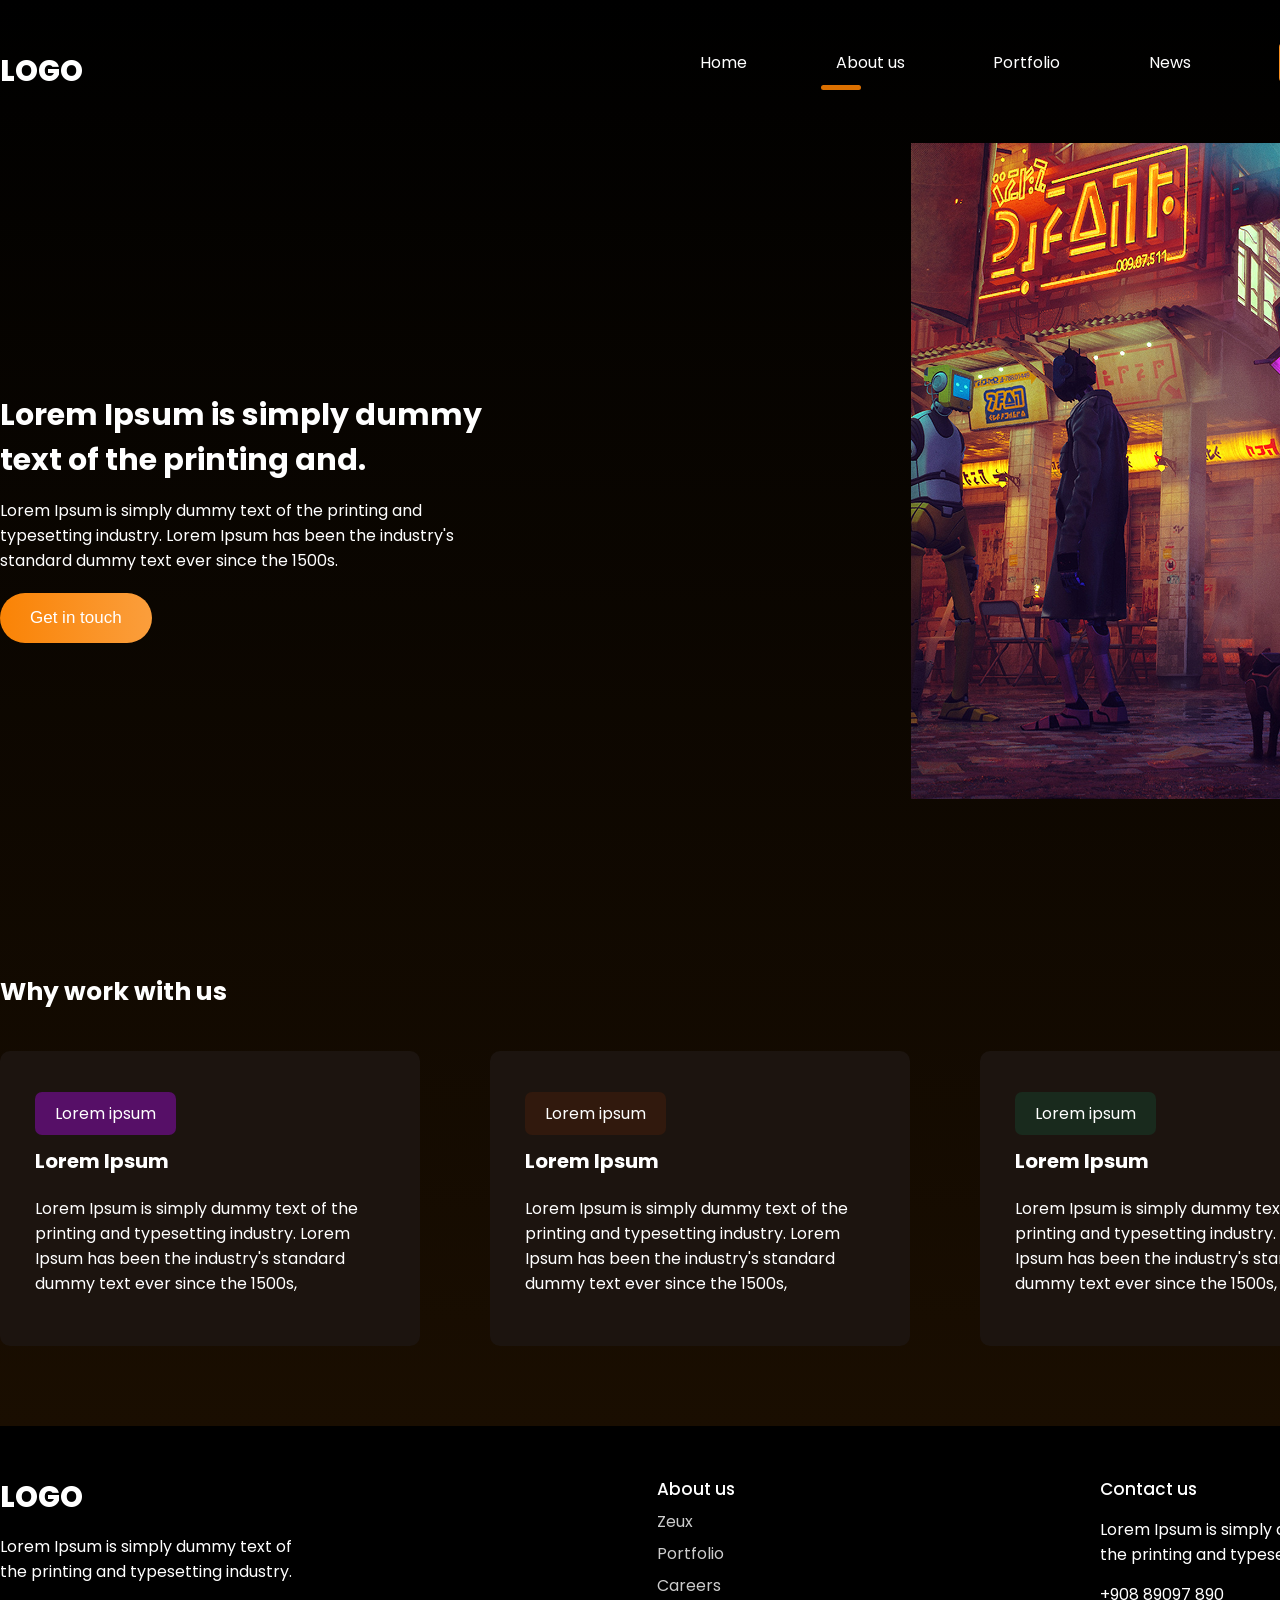
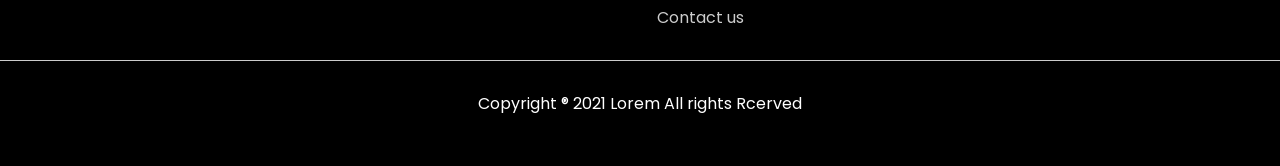
==== about.html @ 87a2c62a "Дизайн сайта для игр" ====
<!DOCTYPE html>
<html lang="en">
<head>
    <meta charset="UTF-8">
    <meta name="viewport" content="width=device-width, initial-scale=1.0">
    <title>Game Website</title>
    <link rel="stylesheet" href="/css/main.css">
</head>
<body>
    <div class="wrapper">
        <header class="container">
            <span class="logo">logo</span>
            <nav>
                <ul>
                    <li><a href="/">Home</a></li>
                    <li class="active"><a href="/about.html">About us</a></li>
                    <li><a href="#">Portfolio</a></li>
                    <li><a href="#">News</a></li>
                    <li class="btn"><a href="/contacts.html">Contact us</a></li>
                </ul>
            </nav>
        </header>

        <div class="hero-about container">
            <div class="info">
                <h1>Lorem Ipsum is simply dummy text of the printing and.</h1>
                <p>Lorem Ipsum is simply dummy text of the printing and typesetting industry. Lorem Ipsum has been the industry's standard dummy text ever since the 1500s.</p>
                <button class="btn">Get in touch</button>
            </div>
            <img src="/img/about-banner.png" alt="">
        </div>

        <div class="container work">
            <h2>Why work with us</h2>
            <div class="blocks">
                <div class="block">
                    <span class="badge purple">Lorem ipsum</span>
                    <h3>Lorem Ipsum</h3>
                    <p>Lorem Ipsum is simply dummy text of the printing and typesetting industry. Lorem Ipsum has been the industry's standard dummy text ever since the 1500s,</p>
                </div>
                <div class="block">
                    <span class="badge brown">Lorem ipsum</span>
                    <h3>Lorem Ipsum</h3>
                    <p>Lorem Ipsum is simply dummy text of the printing and typesetting industry. Lorem Ipsum has been the industry's standard dummy text ever since the 1500s,</p>
                </div>
                <div class="block">
                    <span class="badge green">Lorem ipsum</span>
                    <h3>Lorem Ipsum</h3>
                    <p>Lorem Ipsum is simply dummy text of the printing and typesetting industry. Lorem Ipsum has been the industry's standard dummy text ever since the 1500s,</p>
                </div>
            </div>
        </div>
    </div>

    
    <footer>
        <div class="blocks container">
            <div>
                <span class="logo">logo</span>
                <p>Lorem Ipsum is simply dummy text of the printing and typesetting industry. </p>
            </div>
            <div>
                <h4>About us</h4>
                <ul>
                    <li>Zeux</li>
                    <li>Portfolio</li>
                    <li>Careers</li>
                    <li>Contact us</li>
                </ul>
            </div>
            <div>
                <h4>Contact us</h4>
                <p>Lorem Ipsum is simply dummy text of the printing and typesetting industry.</p>
                <p>+908 89097 890</p>
            </div>
        </div>
        <hr>
        <p>Copyright ® 2021 Lorem All rights Rcerved</p>
    </footer>
</body>
</html>
---- css/main.css ----
@import url('https://fonts.googleapis.com/css2?family=Poppins:ital,wght@0,100;0,200;0,300;0,400;0,500;0,600;0,700;0,800;0,900;1,100;1,200;1,300;1,400;1,500;1,600;1,700;1,800;1,900&display=swap');

*{
    margin: 0;
    padding: 0;
}

body {
    font-family: "Poppins", sans-serif;
    font-weight: 400;
    color: #fff;
    font-size: 16px;
}

a {
    text-decoration: none;
}

img {
    max-width: 100%;
}

.wrapper {
    background: linear-gradient(180deg,rgba(0, 0, 0, 1) 0%, rgba(26, 14, 1, 1) 100%);
    width: 100%;
    overflow-x: hidden;
}

.container {
    width: 1400px;
    margin: 0 auto;
}

header {
    padding: 50px 0;
}

header .logo, footer .blocks .logo {
    text-transform: uppercase;
    font-size: 29px;
    font-weight: 800;
}

header nav {
    float: right;
    width: 50%;
}

header nav ul {
    list-style: none;
    display: flex;
    justify-content: space-between;
    z-index: 2;
    position: relative;
}

header nav ul li {
    display: inline-block;
}

header nav ul a {
    color: #fff;
}

header nav ul li.active::after{
    content: '';
    display: block;
    width: 40px;
    height: 5px;
    background: #DC7000;
    border-radius: 10px;
    position: relative;
    top: 10px;
    left: -15px;
}

header nav ul li:not(.active):not(.btn) a:hover {
    border-bottom: 5px solid #DC7000;
}

header nav ul li.btn a, .email .block button {
    background: #FA9021;
    padding: 9px 17px;
    border-radius: 5px;
    transition: all 500ms ease;
}

header nav ul li.btn a:hover, .email .block button:hover {
    background: #8f4a00;
}

.hero {
    padding-bottom: 100px;
    position: relative;
    z-index: 1;
}

.hero--info {
    width: 530px;
    padding-top: 121px;
}

.hero--info h2 {
    font-size: 20px;
    font-weight: 600;
    color: #E87D0E;
}

.hero--info h1 {
    font-size: 50px;
    font-weight: 600;
}

.hero--info p {
    font-weight: 500;
    line-height: 200%;
    margin: 26px 0;
}

.hero--info .btn, .hero-about .info .btn  {
    background: linear-gradient(90deg,rgba(250, 131, 5, 1) 0%, rgba(251, 158, 60, 1) 100%);
    color: #fff;
    border-radius: 40px;
    padding: 15px 30px;
    border: 0;
    transition: all 500ms ease;
    font-size: 17px;
}

.hero--info .btn:hover, .hero-about .info .btn:hover {
    cursor: pointer;
    transform: scale(1.1);
}

.hero img {
    position: absolute;
    top: -150px;
    right: 0;
}

/* Секция с играми */

.trending{
    padding-top: 180px;
}
.trending h3 {
    font-weight: 600;
    font-size: 31px;
}

.trending .see-all, .projects .see-all {
    color: #fff;
    background: #25211D;
    border-radius: 10%;
    padding: 10px 30px;
    float: right;
    display: block;
    transition: all 500ms ease;
}


.trending .see-all:hover, .projects .see-all:hover{
    transform: scale(1.1);
}

.trending .games {
    display: flex;
    justify-content: space-between;
    width: 100%;
    padding: 60px 0;
}

.trending .games span{
    display: block;
    text-align: center;
    margin-top: 25px;
}

.trending .games span img {
    position: relative;
    top: 5px;
    margin-right: 8px;
}

.big-text{
    padding: 195px 0;
    font-size: 35px;
    font-weight: 600;
    text-align: center;
    width: 800px;
}


.banner{
    padding: 67px 0;
}

.banner h3{
    font-weight: 600;
    font-size: 30px;
    margin-bottom: 30px;
}

.banner p {
    line-height: 180%;
    margin-bottom: 50px;
    width: 550px;
}

.banner img {
    width: 100%;
    margin-bottom: 150px;
}

/* Секция с изображением */

.features {
    background: url(/img/BG.png) no-repeat center center fixed;
    background-size: cover;
    padding: 80px 0;
}

.features h3 {
    margin-bottom: 25px;
    font-weight: 600;
    font-size: 30px;
    text-align: center;
    max-width: 800px;
    margin-left: auto;
    margin-right: auto;
}

.features p {
    margin-bottom: 25px;
    text-align: center;
    max-width: 800px;
    margin-left: auto;
    margin-right: auto;
}

.features .info {
    display: flex;
    justify-content: center;
    flex-wrap: wrap;
}

.features .info .block {
    text-align: center;
    width: 20%;
    margin: 30px 2%;
}

.features .info .block img {
    margin-bottom: 30px;
}

.projects {
    padding: 100px 0;

}

.projects h3 {
    font-size: 30px;
    text-align: center;
}

.projects p {
    margin: 15px 0;
    text-align: center;
    font-size: 14px;
}

.projects .images {
    display: flex;
    justify-content: space-around;
    margin-bottom: 30px;
}

.projects .see-all {
    float: none;
    width: 60px;
    text-align: center;
    margin: 0 auto;
}

/*Нижняя часть*/

.email {
    padding-bottom: 120px;
}

.email h3 {
    margin-top: 60px;
    font-size: 30px;
}

.email .block {
    background: #1C140F;
    margin-top: 75px;
    border-radius: 15px;
    padding: 40px 3%;
    width: 94%;
    display: flex;
    justify-content: space-between;
    align-items: center;
}

.email .block h4 {
    font-size: 30px;
    font-weight: 500;
}

.email .block p {
    width: 500px;
}

.email .block input {
    background: #fff;
    outline: none;
    border: 0;
    border-radius: 8px;
    width: 385px;
    font-family: "Poppins", sans-serif;
    font-weight: 400;
    padding: 20px 30px;
    position: relative;
    right: -100px;
    z-index: 1;
    padding-right: 120px;
}

.email .block input::placeholder{
    color: #898989;
}


.email .block button {
    cursor: pointer;
    border: none;
    padding: 13px 17px;
    position: relative;
    z-index: 2;
    color: #fff;
}

/*Страница про нас*/
.hero-about {
    position: relative;
}

.hero-about .info {
    width: 500px;
    padding: 250px 0;
}

.hero-about .info h1 {
    margin-bottom: 15px;
    font-size: 30px;
}

.hero-about .info .btn {
    margin-top: 20px;
}

.hero-about img {
    position: absolute;
    right: -250px;
    top: 0;
}

.work {
    padding: 80px 0;
}

.work h2 {
    font-size: 25px;
    margin-bottom: 40px;
}

.work .blocks {
    display: flex;
    justify-content: space-between;
}

.work .blocks .block {
    width: 25%;
    border-radius: 10px;
    padding: 50px 35px;
    background: #1C140F;
}

.work .blocks .block h3 {
    font-size: 20px;
    margin: 20px 0;
}

.work .blocks .block .badge {
    border-radius: 7px;
    padding: 10px 20px;
}

.work .blocks .block .badge.purple{
    background: #560F67;
}

.work .blocks .block .badge.brown{
    background: #31190D;
}

.work .blocks .block .badge.green{
    background: #192A1D;
}

/*Footer*/
footer {
    background: #000;
    padding: 50px 0;
}

footer .blocks {
    display: flex;
    justify-content: space-between;
}

footer .blocks p {
    width: 300px;
    margin: 15px 0;
}

footer .blocks h4 {
    font-weight: 500;
    font-size: 17px;
}

footer .blocks ul {
    list-style: none;
}

footer .blocks li {
    margin-top: 7px;
    opacity: 0.8;
}

footer hr {
    margin: 30px 0;
    border: 0;
    height: 0.6px;
    background: #ccc;
}

footer > p {
    text-align: center;
}

/*Страница контакты*/
.hero-contacts h1{
    text-align: center;
    margin-top: 70px;
    margin-bottom: 30px;
    font-size: 33px;
}

.hero-contacts p {
    text-align: center;
}

.hero-contacts img {
    width: 70%;
    margin: 80px 15%;
}

.feedback {
    padding: 70px 0;
    background: #1C140F;
}

.feedback h2 {
    font-weight: 500;
    text-align: center;
    font-size: 30px;
}

.feedback p {
    text-align: center;
    margin-top: 10px;
}

.feedback form {
    margin: 80px auto;
    width: 600px;
}

.feedback form .inline {
    display: flex;
    justify-content: space-between;
}

.feedback form .inline > div {
    width: 50%;
}

.feedback form label {
    color: #4F4F4F;
    font-size: 14px;
}

.feedback form input,.feedback form textarea {
    background: #2C2420;
    border-radius: 10px;
    border: 0.6px solid #CECECE;
    display: block;
    width: 90%;
    padding: 15px 10px;
    outline: none;
    color: #fff;
    margin-top: 7px;
    margin-bottom: 20px;
}

.feedback form .one-line {
    width: 96%;
}

.feedback form textarea {
    resize: none;
    height: 200px;
}

.feedback form button {
    background: #DC7000;
    border-radius: 5px;
    border: none;
    float: right;
    cursor: pointer;
    color: #fff;
    padding: 15px 35px;
    transition: all 500ms ease;
}

.feedback form button:hover {
    background: #8b4a04;
}
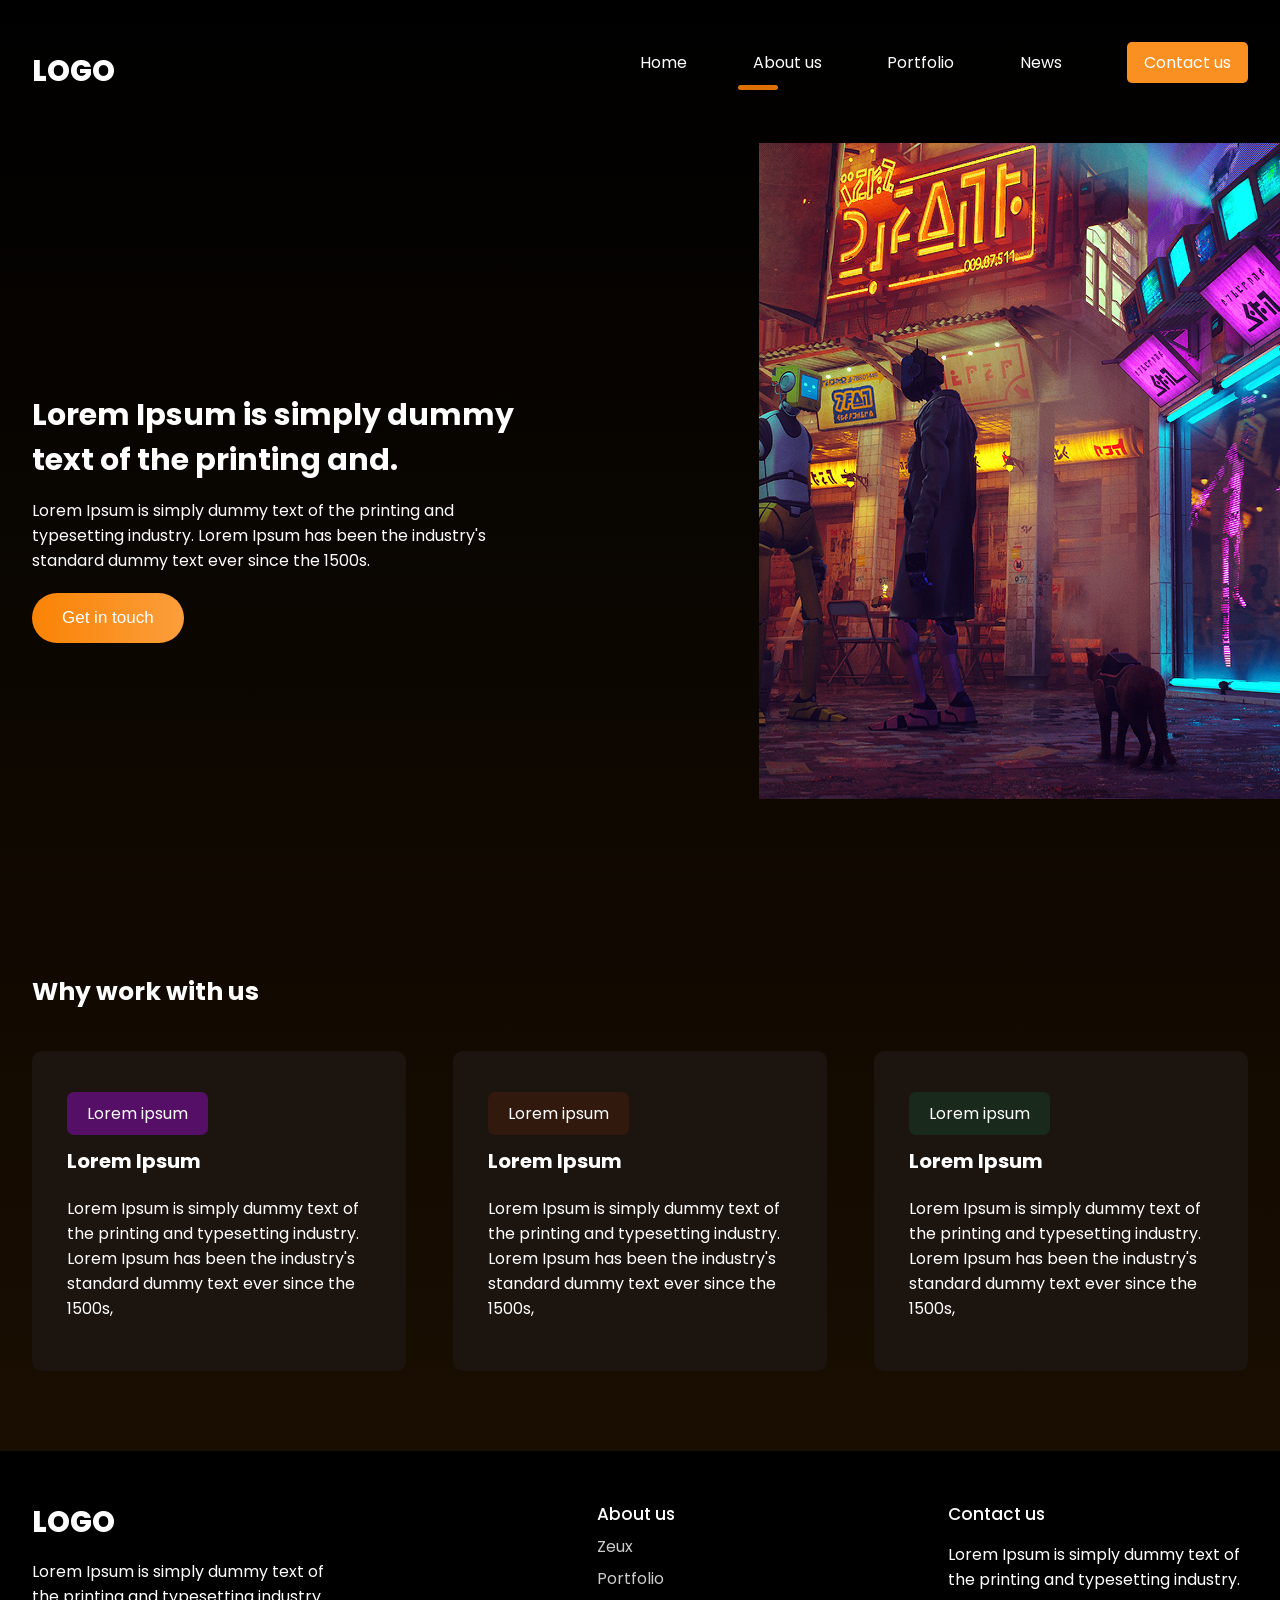
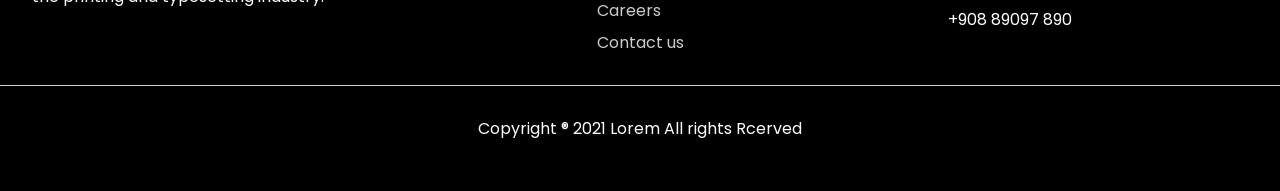
==== commit f364ad5a: "Окончательная версия" ====
--- a/about.html
+++ b/about.html
@@ -19,6 +19,11 @@
                     <li class="btn"><a href="/contacts.html">Contact us</a></li>
                 </ul>
             </nav>
+            <div class="burger">
+                <span></span>
+                <span></span>
+                <span></span>
+            </div>
         </header>
 
         <div class="hero-about container">
@@ -77,5 +82,6 @@
         <hr>
         <p>Copyright ® 2021 Lorem All rights Rcerved</p>
     </footer>
+    <script src="js/main.js"></script>
 </body>
 </html>
--- a/css/main.css
+++ b/css/main.css
@@ -539,4 +539,348 @@
 
 .feedback form button:hover {
     background: #8b4a04;
+}
+
+/* ========== АДАПТИВНОСТЬ ========== */
+
+/* Планшеты */
+@media (max-width: 1440px) {
+    .container {
+        width: 95%;
+    }
+}
+
+@media (max-width: 1024px) {
+    .container {
+        width: 90%;
+    }
+
+    header nav {
+        width: 60%;
+    }
+
+    .hero--info {
+        width: 450px;
+        padding-top: 80px;
+    }
+
+    .hero--info h1 {
+        font-size: 40px;
+    }
+
+    .hero img {
+        width: 400px;
+        top: -80px;
+    }
+
+    .trending .games {
+        flex-wrap: wrap;
+        gap: 30px;
+        justify-content: center;
+    }
+
+    .trending .games .block {
+        width: 45%;
+    }
+
+    .big-text {
+        width: 100%;
+        padding: 120px 0;
+        font-size: 28px;
+    }
+
+    .banner p {
+        width: 100%;
+    }
+
+    .features .info .block {
+        width: 28%;
+    }
+
+    .projects .images {
+        flex-wrap: wrap;
+        gap: 20px;
+        justify-content: center;
+    }
+
+    .projects .images img {
+        width: 30%;
+    }
+
+    .email .block {
+        flex-direction: column;
+        text-align: center;
+        gap: 25px;
+    }
+
+    .email .block p {
+        width: 100%;
+    }
+
+    .email .block input {
+        right: 0;
+        width: 300px;
+        padding-right: 30px;
+    }
+
+    .hero-about img {
+        right: -150px;
+        width: 450px;
+    }
+
+    .hero-about .info {
+        width: 400px;
+        padding: 150px 0;
+    }
+
+    .work .blocks {
+        flex-wrap: wrap;
+        gap: 20px;
+    }
+
+    .work .blocks .block {
+        width: 48%;
+    }
+}
+
+/* Мобильные */
+@media (max-width: 768px) {
+    header {
+        padding: 30px 0;
+        position: relative;
+    }
+
+    header .logo {
+        font-size: 24px;
+    }
+
+    header nav {
+        float: none;
+        width: 100%;
+        position: static;
+    }
+
+    header nav ul {
+        display: none;
+        position: absolute;
+        top: 100%;
+        left: 0;
+        width: 100%;
+        background: rgba(0, 0, 0, 0.97);
+        flex-direction: column;
+        text-align: center;
+        padding: 30px 0;
+        gap: 20px;
+        z-index: 99;
+    }
+
+    header nav ul.active {
+        display: flex;
+    }
+
+    header nav ul li.active::after {
+        left: 50%;
+        transform: translateX(-50%);
+    }
+
+    /* Бургер */
+    .burger {
+        display: flex;
+        flex-direction: column;
+        gap: 5px;
+        cursor: pointer;
+        position: absolute;
+        right: 0;
+        top: 35px;
+        z-index: 100;
+    }
+
+    .burger span {
+        width: 28px;
+        height: 3px;
+        background: #DC7000;
+        border-radius: 3px;
+    }
+
+    .hero {
+        padding-bottom: 50px;
+    }
+
+    .hero--info {
+        width: 100%;
+        padding-top: 40px;
+        text-align: center;
+    }
+
+    .hero--info h1 {
+        font-size: 32px;
+    }
+
+    .hero--info p {
+        font-size: 15px;
+    }
+
+    .hero img {
+        position: relative;
+        top: auto;
+        right: auto;
+        width: 250px;
+        display: block;
+        margin: 30px auto 0;
+    }
+
+    .trending {
+        padding-top: 60px;
+    }
+
+    .trending h3 {
+        font-size: 24px;
+    }
+
+    .trending .see-all {
+        float: none;
+        display: inline-block;
+        margin-bottom: 20px;
+    }
+
+    .trending .games .block {
+        width: 100%;
+    }
+
+    .big-text {
+        padding: 60px 0;
+        font-size: 22px;
+    }
+
+    .banner h3 {
+        font-size: 24px;
+    }
+
+    .banner img {
+        margin-bottom: 60px;
+    }
+
+    .features h3 {
+        font-size: 24px;
+    }
+
+    .features .info .block {
+        width: 40%;
+    }
+
+    .projects h3 {
+        font-size: 24px;
+    }
+
+    .projects .images img {
+        width: 45%;
+    }
+
+    .email h3 {
+        font-size: 24px;
+    }
+
+    .email .block h4 {
+        font-size: 22px;
+    }
+
+    .email .block input {
+        width: 250px;
+    }
+
+    .hero-about {
+        text-align: center;
+    }
+
+    .hero-about .info {
+        width: 100%;
+        padding: 80px 0;
+    }
+
+    .hero-about img {
+        position: relative;
+        right: auto;
+        top: auto;
+        width: 280px;
+        display: block;
+        margin: 0 auto 30px;
+    }
+
+    .work h2 {
+        text-align: center;
+    }
+
+    .work .blocks .block {
+        width: 100%;
+    }
+
+    .hero-contacts h1 {
+        font-size: 26px;
+        margin-top: 40px;
+    }
+
+    .hero-contacts img {
+        width: 90%;
+        margin: 40px 5%;
+    }
+
+    .feedback h2 {
+        font-size: 24px;
+    }
+
+    .feedback form {
+        width: 100%;
+        padding: 0 15px;
+    }
+
+    .feedback form .inline {
+        flex-direction: column;
+    }
+
+    .feedback form .inline > div {
+        width: 100%;
+    }
+
+    .feedback form input,
+    .feedback form textarea {
+        width: 100%;
+    }
+
+    .feedback form .one-line {
+        width: 100%;
+    }
+
+    .feedback form button {
+        float: none;
+        width: 100%;
+        margin-top: 10px;
+    }
+
+    footer .blocks {
+        flex-direction: column;
+        gap: 30px;
+        text-align: center;
+    }
+
+    footer .blocks p {
+        width: 100%;
+    }
+}
+
+@media (max-width: 480px) {
+    .hero--info h1 {
+        font-size: 26px;
+    }
+
+    .features .info .block {
+        width: 80%;
+    }
+
+    .projects .images img {
+        width: 90%;
+    }
+
+    .trending .games {
+        padding: 30px 0;
+    }
 }
